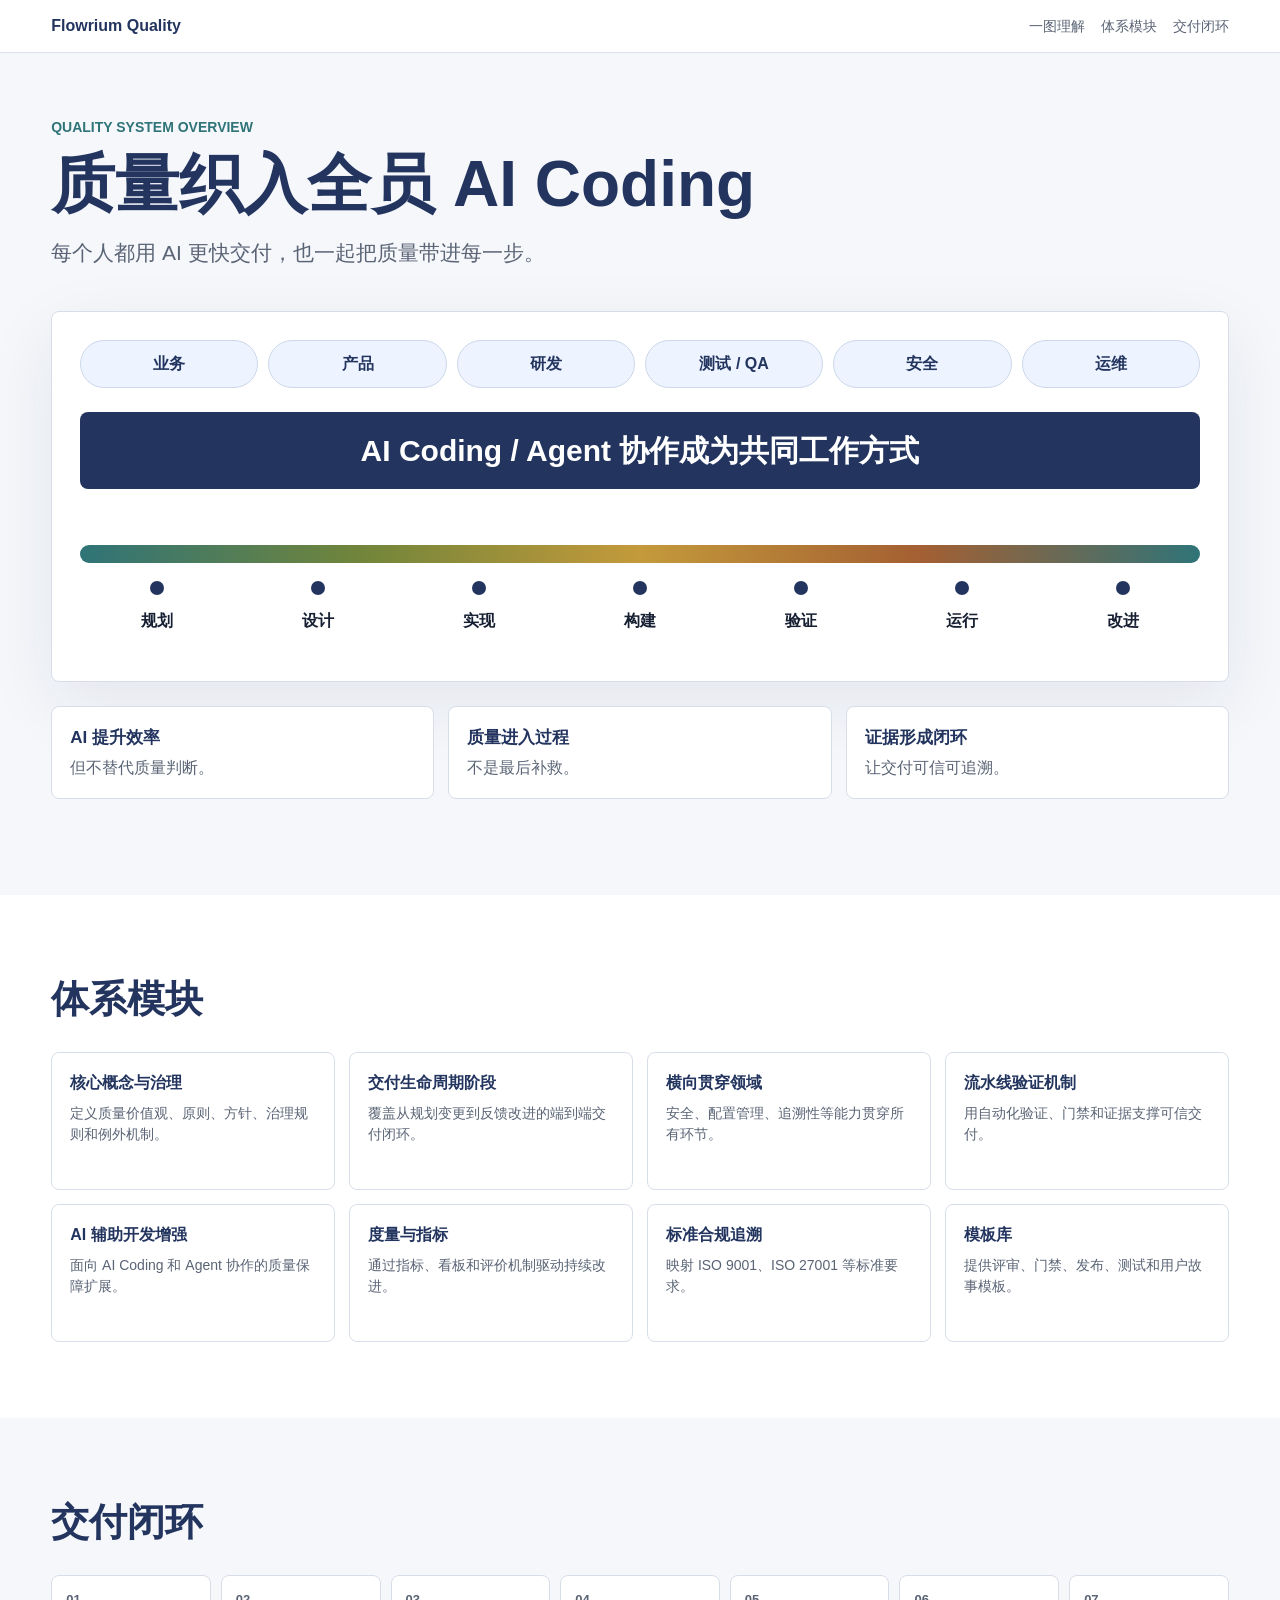
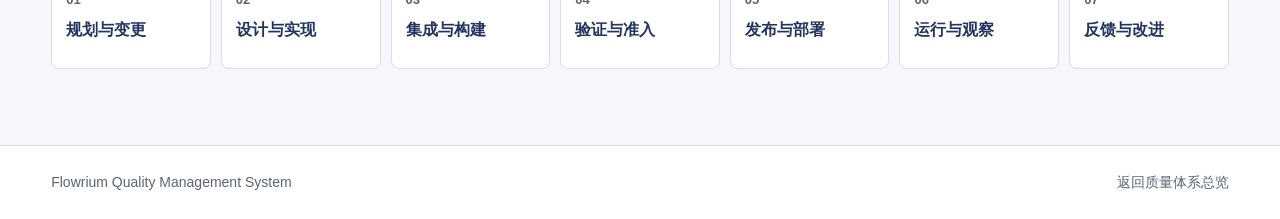
==== quality-system/00-overview/index.html @ 414d6030 "docs(quality-system): add visual overview and update related docs - add .superpowers/ to global giti" ====
<!doctype html>
<html lang="zh-CN">
<head>
  <meta charset="utf-8">
  <meta name="viewport" content="width=device-width, initial-scale=1">
  <title>质量织入全员 AI Coding | Flowrium Quality</title>
  <style>
    :root {
      --ink: #172033;
      --muted: #5a6475;
      --line: #d8dee9;
      --paper: #ffffff;
      --wash: #f5f7fb;
      --navy: #23355f;
      --teal: #2f7478;
      --green: #71853a;
      --rust: #a45f32;
      --gold: #c49a3b;
    }

    * {
      box-sizing: border-box;
    }

    body {
      margin: 0;
      color: var(--ink);
      background: var(--paper);
      font-family: -apple-system, BlinkMacSystemFont, "Segoe UI", "Microsoft YaHei", Arial, sans-serif;
      line-height: 1.5;
    }

    a {
      color: inherit;
      text-decoration: none;
    }

    .topbar {
      position: sticky;
      top: 0;
      z-index: 10;
      display: flex;
      align-items: center;
      justify-content: space-between;
      gap: 20px;
      padding: 14px clamp(20px, 4vw, 56px);
      border-bottom: 1px solid rgba(216, 222, 233, 0.9);
      background: rgba(255, 255, 255, 0.92);
      backdrop-filter: blur(14px);
    }

    .brand {
      font-weight: 800;
      color: var(--navy);
    }

    .nav {
      display: flex;
      flex-wrap: wrap;
      gap: 16px;
      color: var(--muted);
      font-size: 14px;
    }

    .nav a:hover {
      color: var(--navy);
    }

    .hero {
      min-height: calc(100vh - 58px);
      padding: clamp(28px, 5vw, 68px) clamp(20px, 4vw, 64px) 30px;
      background: var(--wash);
    }

    .hero-inner {
      max-width: 1180px;
      margin: 0 auto;
    }

    .hero-copy {
      max-width: 850px;
      margin-bottom: clamp(24px, 4vw, 42px);
    }

    .eyebrow {
      margin: 0 0 12px;
      color: var(--teal);
      font-size: 14px;
      font-weight: 800;
      letter-spacing: 0;
    }

    h1 {
      margin: 0;
      color: var(--navy);
      font-size: 64px;
      line-height: 1.08;
      letter-spacing: 0;
    }

    .lead {
      max-width: 760px;
      margin: 18px 0 0;
      color: var(--muted);
      font-size: 21px;
    }

    .overview {
      padding: clamp(18px, 3vw, 28px);
      border: 1px solid var(--line);
      border-radius: 8px;
      background: var(--paper);
      box-shadow: 0 22px 70px rgba(23, 32, 51, 0.08);
    }

    .roles {
      display: grid;
      grid-template-columns: repeat(6, minmax(0, 1fr));
      gap: 10px;
      margin-bottom: 24px;
    }

    .role {
      min-height: 48px;
      display: flex;
      align-items: center;
      justify-content: center;
      border: 1px solid #cdd8ea;
      border-radius: 999px;
      background: #edf3ff;
      color: var(--navy);
      font-weight: 800;
      text-align: center;
      white-space: nowrap;
    }

    .ai-band {
      display: flex;
      align-items: center;
      justify-content: center;
      min-height: 70px;
      padding: 16px;
      border-radius: 8px;
      background: var(--navy);
      color: #fff;
      font-size: 30px;
      font-weight: 900;
      text-align: center;
    }

    .thread {
      position: relative;
      margin: 34px 0 0;
      padding-top: 22px;
    }

    .thread-line {
      height: 18px;
      border-radius: 999px;
      background: linear-gradient(90deg, var(--teal), var(--green), var(--gold), var(--rust), var(--teal));
    }

    .stages {
      display: grid;
      grid-template-columns: repeat(7, minmax(0, 1fr));
      gap: 8px;
      margin-top: 18px;
    }

    .stage {
      position: relative;
      min-height: 72px;
      padding: 28px 6px 8px;
      color: var(--ink);
      text-align: center;
      font-weight: 800;
    }

    .stage::before {
      content: "";
      position: absolute;
      top: 0;
      left: 50%;
      width: 14px;
      height: 14px;
      transform: translateX(-50%);
      border-radius: 50%;
      background: var(--navy);
    }

    .principles {
      display: grid;
      grid-template-columns: repeat(3, minmax(0, 1fr));
      gap: 14px;
      max-width: 1180px;
      margin: 24px auto 0;
    }

    .principle {
      padding: 18px;
      border: 1px solid var(--line);
      border-radius: 8px;
      background: var(--paper);
    }

    .principle strong {
      display: block;
      margin-bottom: 6px;
      color: var(--navy);
      font-size: 17px;
    }

    .principle span {
      color: var(--muted);
    }

    .section {
      padding: clamp(42px, 6vw, 76px) clamp(20px, 4vw, 64px);
    }

    .section-inner {
      max-width: 1180px;
      margin: 0 auto;
    }

    h2 {
      margin: 0 0 18px;
      color: var(--navy);
      font-size: 38px;
      letter-spacing: 0;
    }

    .module-grid {
      display: grid;
      grid-template-columns: repeat(4, minmax(0, 1fr));
      gap: 14px;
      margin-top: 24px;
    }

    .module {
      min-height: 138px;
      padding: 18px;
      border: 1px solid var(--line);
      border-radius: 8px;
      background: var(--paper);
    }

    .module b {
      display: block;
      margin-bottom: 8px;
      color: var(--navy);
    }

    .module p {
      margin: 0;
      color: var(--muted);
      font-size: 14px;
    }

    .flow-section {
      background: var(--wash);
    }

    .flow {
      display: grid;
      grid-template-columns: repeat(7, minmax(0, 1fr));
      gap: 10px;
      margin-top: 24px;
    }

    .flow-step {
      min-height: 94px;
      padding: 14px;
      border: 1px solid var(--line);
      border-radius: 8px;
      background: var(--paper);
      color: var(--navy);
      font-weight: 800;
    }

    .flow-step span {
      display: block;
      margin-bottom: 8px;
      color: var(--muted);
      font-size: 13px;
      font-weight: 700;
    }

    .footer {
      padding: 26px clamp(20px, 4vw, 64px);
      border-top: 1px solid var(--line);
      color: var(--muted);
      font-size: 14px;
    }

    .footer-inner {
      max-width: 1180px;
      margin: 0 auto;
      display: flex;
      justify-content: space-between;
      gap: 20px;
    }

    @media (max-width: 980px) {
      .roles {
        grid-template-columns: repeat(3, minmax(0, 1fr));
      }

      .stages,
      .flow,
      .module-grid {
        grid-template-columns: repeat(2, minmax(0, 1fr));
      }

      .principles {
        grid-template-columns: 1fr;
      }
    }

    @media (max-width: 620px) {
      .topbar,
      .footer-inner {
        align-items: flex-start;
        flex-direction: column;
      }

      .roles,
      .stages,
      .flow,
      .module-grid {
        grid-template-columns: 1fr;
      }

      .role {
        white-space: normal;
      }

      h1 {
        font-size: 36px;
      }

      .lead {
        font-size: 17px;
      }

      .ai-band {
        font-size: 20px;
      }

      h2 {
        font-size: 28px;
      }
    }
  </style>
</head>
<body>
  <header class="topbar">
    <a class="brand" href="../README.md">Flowrium Quality</a>
    <nav class="nav" aria-label="质量体系导航">
      <a href="#overview">一图理解</a>
      <a href="#modules">体系模块</a>
      <a href="#flow">交付闭环</a>
    </nav>
  </header>

  <main>
    <section id="overview" class="hero">
      <div class="hero-inner">
        <div class="hero-copy">
          <p class="eyebrow">QUALITY SYSTEM OVERVIEW</p>
          <h1>质量织入全员 AI Coding</h1>
          <p class="lead">每个人都用 AI 更快交付，也一起把质量带进每一步。</p>
        </div>

        <div class="overview" aria-label="质量织入全员 AI Coding 总览图">
          <div class="roles">
            <div class="role">业务</div>
            <div class="role">产品</div>
            <div class="role">研发</div>
            <div class="role">测试 / QA</div>
            <div class="role">安全</div>
            <div class="role">运维</div>
          </div>

          <div class="ai-band">AI Coding / Agent 协作成为共同工作方式</div>

          <div class="thread" aria-label="质量贯穿交付全过程">
            <div class="thread-line"></div>
            <div class="stages">
              <div class="stage">规划</div>
              <div class="stage">设计</div>
              <div class="stage">实现</div>
              <div class="stage">构建</div>
              <div class="stage">验证</div>
              <div class="stage">运行</div>
              <div class="stage">改进</div>
            </div>
          </div>
        </div>

        <div class="principles">
          <div class="principle">
            <strong>AI 提升效率</strong>
            <span>但不替代质量判断。</span>
          </div>
          <div class="principle">
            <strong>质量进入过程</strong>
            <span>不是最后补救。</span>
          </div>
          <div class="principle">
            <strong>证据形成闭环</strong>
            <span>让交付可信可追溯。</span>
          </div>
        </div>
      </div>
    </section>

    <section id="modules" class="section">
      <div class="section-inner">
        <h2>体系模块</h2>
        <div class="module-grid">
          <a class="module" href="../01-concepts/">
            <b>核心概念与治理</b>
            <p>定义质量价值观、原则、方针、治理规则和例外机制。</p>
          </a>
          <a class="module" href="../02-delivery-stages/">
            <b>交付生命周期阶段</b>
            <p>覆盖从规划变更到反馈改进的端到端交付闭环。</p>
          </a>
          <a class="module" href="../03-cross-cutting/">
            <b>横向贯穿领域</b>
            <p>安全、配置管理、追溯性等能力贯穿所有环节。</p>
          </a>
          <a class="module" href="../04-pipeline-verification/">
            <b>流水线验证机制</b>
            <p>用自动化验证、门禁和证据支撑可信交付。</p>
          </a>
          <a class="module" href="../05-ai-coding-extension/">
            <b>AI 辅助开发增强</b>
            <p>面向 AI Coding 和 Agent 协作的质量保障扩展。</p>
          </a>
          <a class="module" href="../06-metrics-reserved/">
            <b>度量与指标</b>
            <p>通过指标、看板和评价机制驱动持续改进。</p>
          </a>
          <a class="module" href="../07-standard-traceability/">
            <b>标准合规追溯</b>
            <p>映射 ISO 9001、ISO 27001 等标准要求。</p>
          </a>
          <a class="module" href="../templates/">
            <b>模板库</b>
            <p>提供评审、门禁、发布、测试和用户故事模板。</p>
          </a>
        </div>
      </div>
    </section>

    <section id="flow" class="section flow-section">
      <div class="section-inner">
        <h2>交付闭环</h2>
        <div class="flow">
          <div class="flow-step"><span>01</span>规划与变更</div>
          <div class="flow-step"><span>02</span>设计与实现</div>
          <div class="flow-step"><span>03</span>集成与构建</div>
          <div class="flow-step"><span>04</span>验证与准入</div>
          <div class="flow-step"><span>05</span>发布与部署</div>
          <div class="flow-step"><span>06</span>运行与观察</div>
          <div class="flow-step"><span>07</span>反馈与改进</div>
        </div>
      </div>
    </section>
  </main>

  <footer class="footer">
    <div class="footer-inner">
      <span>Flowrium Quality Management System</span>
      <a href="../README.md">返回质量体系总览</a>
    </div>
  </footer>
</body>
</html>
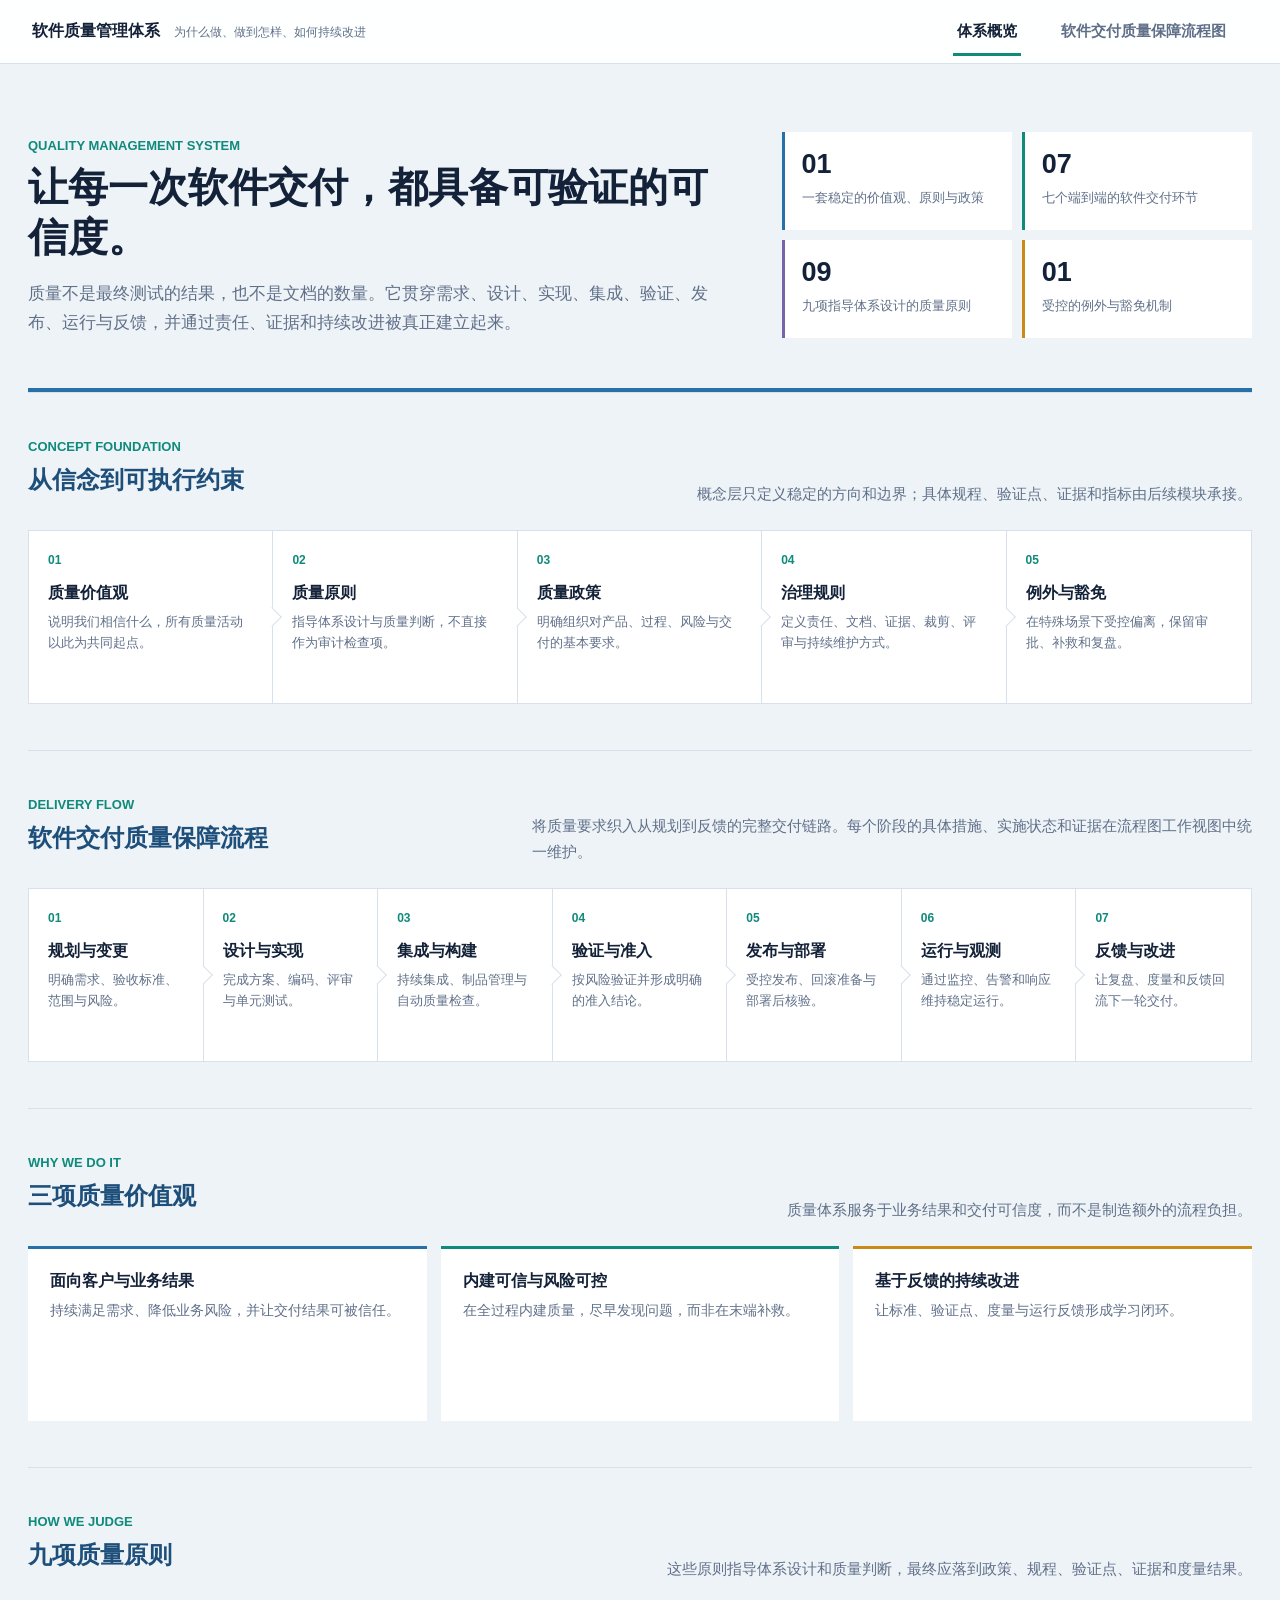
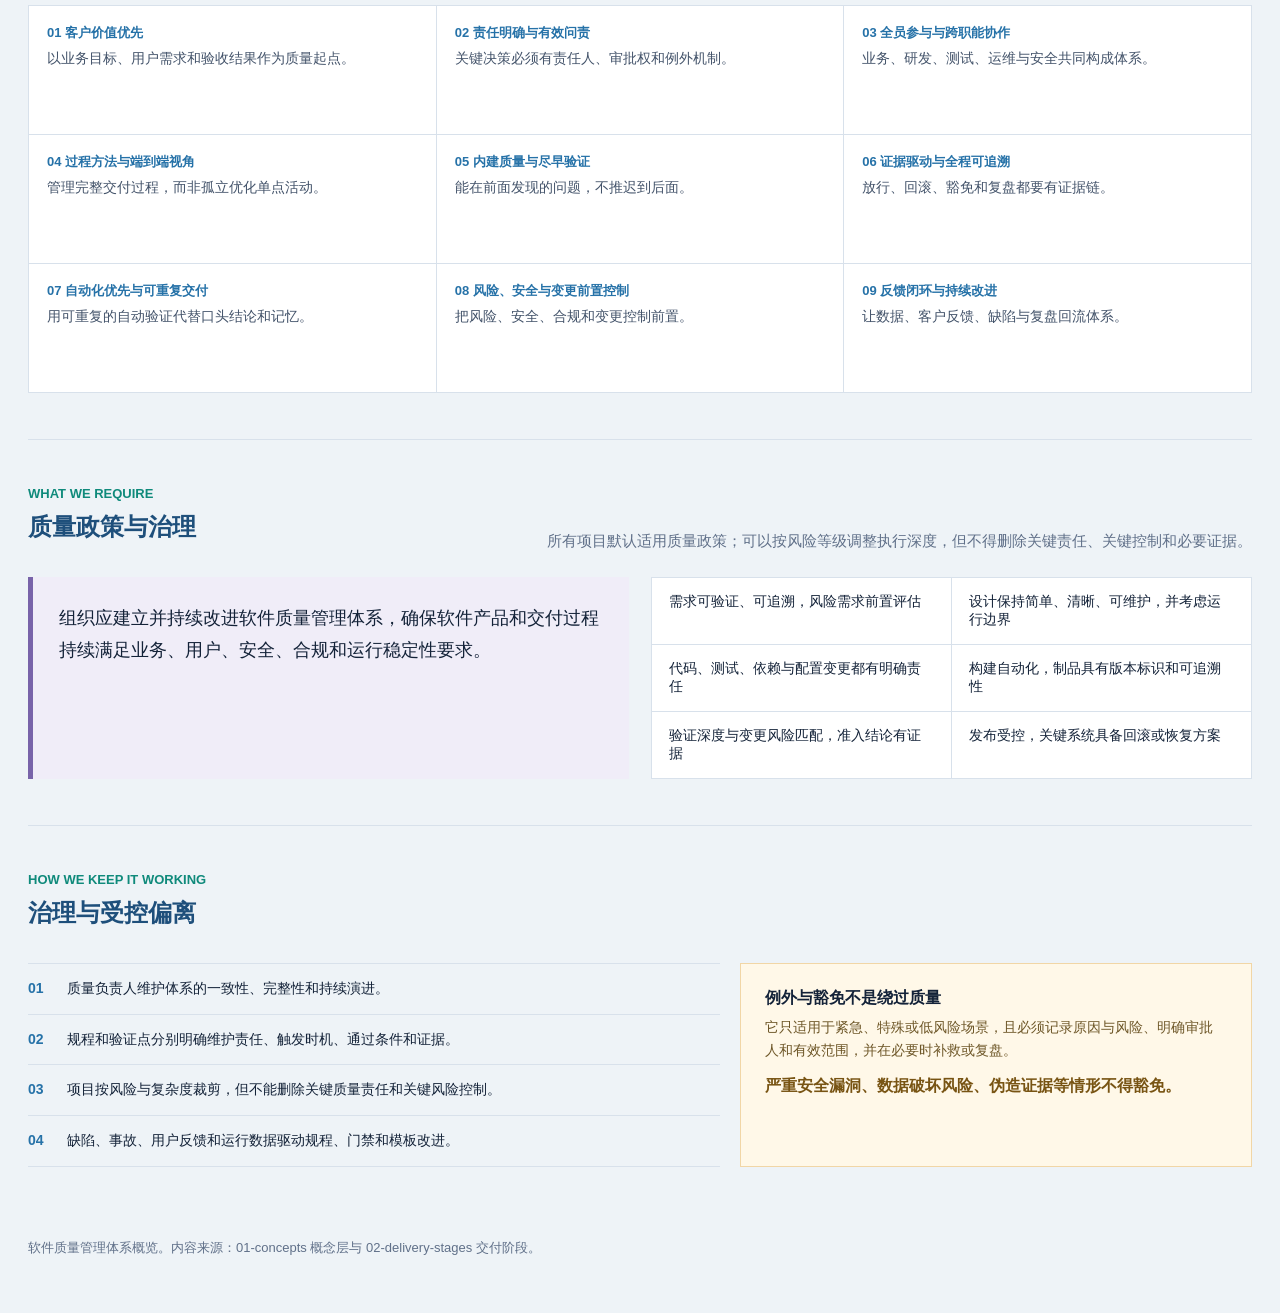
==== commit 69e026d4: "feat: add process image" ====
--- a/quality-system/00-overview/index.html
+++ b/quality-system/00-overview/index.html
@@ -3,479 +3,151 @@
 <head>
   <meta charset="utf-8">
   <meta name="viewport" content="width=device-width, initial-scale=1">
-  <title>质量织入全员 AI Coding | Flowrium Quality</title>
-  <style>
-    :root {
-      --ink: #172033;
-      --muted: #5a6475;
-      --line: #d8dee9;
-      --paper: #ffffff;
-      --wash: #f5f7fb;
-      --navy: #23355f;
-      --teal: #2f7478;
-      --green: #71853a;
-      --rust: #a45f32;
-      --gold: #c49a3b;
-    }
-
-    * {
-      box-sizing: border-box;
-    }
-
-    body {
-      margin: 0;
-      color: var(--ink);
-      background: var(--paper);
-      font-family: -apple-system, BlinkMacSystemFont, "Segoe UI", "Microsoft YaHei", Arial, sans-serif;
-      line-height: 1.5;
-    }
-
-    a {
-      color: inherit;
-      text-decoration: none;
-    }
-
-    .topbar {
-      position: sticky;
-      top: 0;
-      z-index: 10;
-      display: flex;
-      align-items: center;
-      justify-content: space-between;
-      gap: 20px;
-      padding: 14px clamp(20px, 4vw, 56px);
-      border-bottom: 1px solid rgba(216, 222, 233, 0.9);
-      background: rgba(255, 255, 255, 0.92);
-      backdrop-filter: blur(14px);
-    }
-
-    .brand {
-      font-weight: 800;
-      color: var(--navy);
-    }
-
-    .nav {
-      display: flex;
-      flex-wrap: wrap;
-      gap: 16px;
-      color: var(--muted);
-      font-size: 14px;
-    }
-
-    .nav a:hover {
-      color: var(--navy);
-    }
-
-    .hero {
-      min-height: calc(100vh - 58px);
-      padding: clamp(28px, 5vw, 68px) clamp(20px, 4vw, 64px) 30px;
-      background: var(--wash);
-    }
-
-    .hero-inner {
-      max-width: 1180px;
-      margin: 0 auto;
-    }
-
-    .hero-copy {
-      max-width: 850px;
-      margin-bottom: clamp(24px, 4vw, 42px);
-    }
-
-    .eyebrow {
-      margin: 0 0 12px;
-      color: var(--teal);
-      font-size: 14px;
-      font-weight: 800;
-      letter-spacing: 0;
-    }
-
-    h1 {
-      margin: 0;
-      color: var(--navy);
-      font-size: 64px;
-      line-height: 1.08;
-      letter-spacing: 0;
-    }
-
-    .lead {
-      max-width: 760px;
-      margin: 18px 0 0;
-      color: var(--muted);
-      font-size: 21px;
-    }
-
-    .overview {
-      padding: clamp(18px, 3vw, 28px);
-      border: 1px solid var(--line);
-      border-radius: 8px;
-      background: var(--paper);
-      box-shadow: 0 22px 70px rgba(23, 32, 51, 0.08);
-    }
-
-    .roles {
-      display: grid;
-      grid-template-columns: repeat(6, minmax(0, 1fr));
-      gap: 10px;
-      margin-bottom: 24px;
-    }
-
-    .role {
-      min-height: 48px;
-      display: flex;
-      align-items: center;
-      justify-content: center;
-      border: 1px solid #cdd8ea;
-      border-radius: 999px;
-      background: #edf3ff;
-      color: var(--navy);
-      font-weight: 800;
-      text-align: center;
-      white-space: nowrap;
-    }
-
-    .ai-band {
-      display: flex;
-      align-items: center;
-      justify-content: center;
-      min-height: 70px;
-      padding: 16px;
-      border-radius: 8px;
-      background: var(--navy);
-      color: #fff;
-      font-size: 30px;
-      font-weight: 900;
-      text-align: center;
-    }
-
-    .thread {
-      position: relative;
-      margin: 34px 0 0;
-      padding-top: 22px;
-    }
-
-    .thread-line {
-      height: 18px;
-      border-radius: 999px;
-      background: linear-gradient(90deg, var(--teal), var(--green), var(--gold), var(--rust), var(--teal));
-    }
-
-    .stages {
-      display: grid;
-      grid-template-columns: repeat(7, minmax(0, 1fr));
-      gap: 8px;
-      margin-top: 18px;
-    }
-
-    .stage {
-      position: relative;
-      min-height: 72px;
-      padding: 28px 6px 8px;
-      color: var(--ink);
-      text-align: center;
-      font-weight: 800;
-    }
-
-    .stage::before {
-      content: "";
-      position: absolute;
-      top: 0;
-      left: 50%;
-      width: 14px;
-      height: 14px;
-      transform: translateX(-50%);
-      border-radius: 50%;
-      background: var(--navy);
-    }
-
-    .principles {
-      display: grid;
-      grid-template-columns: repeat(3, minmax(0, 1fr));
-      gap: 14px;
-      max-width: 1180px;
-      margin: 24px auto 0;
-    }
-
-    .principle {
-      padding: 18px;
-      border: 1px solid var(--line);
-      border-radius: 8px;
-      background: var(--paper);
-    }
-
-    .principle strong {
-      display: block;
-      margin-bottom: 6px;
-      color: var(--navy);
-      font-size: 17px;
-    }
-
-    .principle span {
-      color: var(--muted);
-    }
-
-    .section {
-      padding: clamp(42px, 6vw, 76px) clamp(20px, 4vw, 64px);
-    }
-
-    .section-inner {
-      max-width: 1180px;
-      margin: 0 auto;
-    }
-
-    h2 {
-      margin: 0 0 18px;
-      color: var(--navy);
-      font-size: 38px;
-      letter-spacing: 0;
-    }
-
-    .module-grid {
-      display: grid;
-      grid-template-columns: repeat(4, minmax(0, 1fr));
-      gap: 14px;
-      margin-top: 24px;
-    }
-
-    .module {
-      min-height: 138px;
-      padding: 18px;
-      border: 1px solid var(--line);
-      border-radius: 8px;
-      background: var(--paper);
-    }
-
-    .module b {
-      display: block;
-      margin-bottom: 8px;
-      color: var(--navy);
-    }
-
-    .module p {
-      margin: 0;
-      color: var(--muted);
-      font-size: 14px;
-    }
-
-    .flow-section {
-      background: var(--wash);
-    }
-
-    .flow {
-      display: grid;
-      grid-template-columns: repeat(7, minmax(0, 1fr));
-      gap: 10px;
-      margin-top: 24px;
-    }
-
-    .flow-step {
-      min-height: 94px;
-      padding: 14px;
-      border: 1px solid var(--line);
-      border-radius: 8px;
-      background: var(--paper);
-      color: var(--navy);
-      font-weight: 800;
-    }
-
-    .flow-step span {
-      display: block;
-      margin-bottom: 8px;
-      color: var(--muted);
-      font-size: 13px;
-      font-weight: 700;
-    }
-
-    .footer {
-      padding: 26px clamp(20px, 4vw, 64px);
-      border-top: 1px solid var(--line);
-      color: var(--muted);
-      font-size: 14px;
-    }
-
-    .footer-inner {
-      max-width: 1180px;
-      margin: 0 auto;
-      display: flex;
-      justify-content: space-between;
-      gap: 20px;
-    }
-
-    @media (max-width: 980px) {
-      .roles {
-        grid-template-columns: repeat(3, minmax(0, 1fr));
-      }
-
-      .stages,
-      .flow,
-      .module-grid {
-        grid-template-columns: repeat(2, minmax(0, 1fr));
-      }
-
-      .principles {
-        grid-template-columns: 1fr;
-      }
-    }
-
-    @media (max-width: 620px) {
-      .topbar,
-      .footer-inner {
-        align-items: flex-start;
-        flex-direction: column;
-      }
-
-      .roles,
-      .stages,
-      .flow,
-      .module-grid {
-        grid-template-columns: 1fr;
-      }
-
-      .role {
-        white-space: normal;
-      }
-
-      h1 {
-        font-size: 36px;
-      }
-
-      .lead {
-        font-size: 17px;
-      }
-
-      .ai-band {
-        font-size: 20px;
-      }
-
-      h2 {
-        font-size: 28px;
-      }
-    }
-  </style>
+  <meta name="description" content="软件质量管理体系概览">
+  <title>软件质量管理体系</title>
+  <link rel="stylesheet" href="quality-system-site.css">
 </head>
-<body>
-  <header class="topbar">
-    <a class="brand" href="../README.md">Flowrium Quality</a>
-    <nav class="nav" aria-label="质量体系导航">
-      <a href="#overview">一图理解</a>
-      <a href="#modules">体系模块</a>
-      <a href="#flow">交付闭环</a>
-    </nav>
+<body data-style="governance">
+  <header class="site-header">
+    <div class="brand">软件质量管理体系 <span>为什么做、做到怎样、如何持续改进</span></div>
+    <div class="header-tools">
+      <div class="main-tabs" role="tablist" aria-label="质量体系内容视图">
+        <button id="overview-tab" type="button" role="tab" aria-selected="true" aria-controls="overview-content" data-tab="overview">体系概览</button>
+        <button id="flow-tab" type="button" role="tab" aria-selected="false" aria-controls="flow-content" data-tab="flow">软件交付质量保障流程图</button>
+      </div>
+    </div>
   </header>
 
-  <main>
-    <section id="overview" class="hero">
-      <div class="hero-inner">
-        <div class="hero-copy">
-          <p class="eyebrow">QUALITY SYSTEM OVERVIEW</p>
-          <h1>质量织入全员 AI Coding</h1>
-          <p class="lead">每个人都用 AI 更快交付，也一起把质量带进每一步。</p>
-        </div>
-
-        <div class="overview" aria-label="质量织入全员 AI Coding 总览图">
-          <div class="roles">
-            <div class="role">业务</div>
-            <div class="role">产品</div>
-            <div class="role">研发</div>
-            <div class="role">测试 / QA</div>
-            <div class="role">安全</div>
-            <div class="role">运维</div>
-          </div>
-
-          <div class="ai-band">AI Coding / Agent 协作成为共同工作方式</div>
-
-          <div class="thread" aria-label="质量贯穿交付全过程">
-            <div class="thread-line"></div>
-            <div class="stages">
-              <div class="stage">规划</div>
-              <div class="stage">设计</div>
-              <div class="stage">实现</div>
-              <div class="stage">构建</div>
-              <div class="stage">验证</div>
-              <div class="stage">运行</div>
-              <div class="stage">改进</div>
-            </div>
-          </div>
-        </div>
-
-        <div class="principles">
-          <div class="principle">
-            <strong>AI 提升效率</strong>
-            <span>但不替代质量判断。</span>
-          </div>
-          <div class="principle">
-            <strong>质量进入过程</strong>
-            <span>不是最后补救。</span>
-          </div>
-          <div class="principle">
-            <strong>证据形成闭环</strong>
-            <span>让交付可信可追溯。</span>
-          </div>
-        </div>
+  <main class="page">
+    <section class="hero" aria-labelledby="page-title">
+      <div>
+        <p class="eyebrow">QUALITY MANAGEMENT SYSTEM</p>
+        <h1 id="page-title">让每一次软件交付，都具备可验证的可信度。</h1>
+        <p class="lead">质量不是最终测试的结果，也不是文档的数量。它贯穿需求、设计、实现、集成、验证、发布、运行与反馈，并通过责任、证据和持续改进被真正建立起来。</p>
+      </div>
+      <div class="hero-summary" aria-label="体系结构概览">
+        <div class="hero-stat" style="--stat: var(--blue)"><strong>01</strong><span>一套稳定的价值观、原则与政策</span></div>
+        <div class="hero-stat" style="--stat: var(--teal)"><strong>07</strong><span>七个端到端的软件交付环节</span></div>
+        <div class="hero-stat" style="--stat: var(--purple)"><strong>09</strong><span>九项指导体系设计的质量原则</span></div>
+        <div class="hero-stat" style="--stat: var(--amber)"><strong>01</strong><span>受控的例外与豁免机制</span></div>
       </div>
     </section>
 
-    <section id="modules" class="section">
-      <div class="section-inner">
-        <h2>体系模块</h2>
-        <div class="module-grid">
-          <a class="module" href="../01-concepts/">
-            <b>核心概念与治理</b>
-            <p>定义质量价值观、原则、方针、治理规则和例外机制。</p>
-          </a>
-          <a class="module" href="../02-delivery-stages/">
-            <b>交付生命周期阶段</b>
-            <p>覆盖从规划变更到反馈改进的端到端交付闭环。</p>
-          </a>
-          <a class="module" href="../03-cross-cutting/">
-            <b>横向贯穿领域</b>
-            <p>安全、配置管理、追溯性等能力贯穿所有环节。</p>
-          </a>
-          <a class="module" href="../04-pipeline-verification/">
-            <b>流水线验证机制</b>
-            <p>用自动化验证、门禁和证据支撑可信交付。</p>
-          </a>
-          <a class="module" href="../05-ai-coding-extension/">
-            <b>AI 辅助开发增强</b>
-            <p>面向 AI Coding 和 Agent 协作的质量保障扩展。</p>
-          </a>
-          <a class="module" href="../06-metrics-reserved/">
-            <b>度量与指标</b>
-            <p>通过指标、看板和评价机制驱动持续改进。</p>
-          </a>
-          <a class="module" href="../07-standard-traceability/">
-            <b>标准合规追溯</b>
-            <p>映射 ISO 9001、ISO 27001 等标准要求。</p>
-          </a>
-          <a class="module" href="../templates/">
-            <b>模板库</b>
-            <p>提供评审、门禁、发布、测试和用户故事模板。</p>
-          </a>
-        </div>
+    <section id="overview-content" class="section tab-panel" role="tabpanel" aria-labelledby="overview-tab concept-title" data-tab-panel="overview">
+      <div class="section-heading">
+        <div><p class="eyebrow">CONCEPT FOUNDATION</p><h2 id="concept-title">从信念到可执行约束</h2></div>
+        <p class="section-copy">概念层只定义稳定的方向和边界；具体规程、验证点、证据和指标由后续模块承接。</p>
+      </div>
+      <div class="concept-chain">
+        <article class="concept-step"><span class="number">01</span><h3>质量价值观</h3><p>说明我们相信什么，所有质量活动以此为共同起点。</p></article>
+        <article class="concept-step"><span class="number">02</span><h3>质量原则</h3><p>指导体系设计与质量判断，不直接作为审计检查项。</p></article>
+        <article class="concept-step"><span class="number">03</span><h3>质量政策</h3><p>明确组织对产品、过程、风险与交付的基本要求。</p></article>
+        <article class="concept-step"><span class="number">04</span><h3>治理规则</h3><p>定义责任、文档、证据、裁剪、评审与持续维护方式。</p></article>
+        <article class="concept-step"><span class="number">05</span><h3>例外与豁免</h3><p>在特殊场景下受控偏离，保留审批、补救和复盘。</p></article>
       </div>
     </section>
 
-    <section id="flow" class="section flow-section">
-      <div class="section-inner">
-        <h2>交付闭环</h2>
-        <div class="flow">
-          <div class="flow-step"><span>01</span>规划与变更</div>
-          <div class="flow-step"><span>02</span>设计与实现</div>
-          <div class="flow-step"><span>03</span>集成与构建</div>
-          <div class="flow-step"><span>04</span>验证与准入</div>
-          <div class="flow-step"><span>05</span>发布与部署</div>
-          <div class="flow-step"><span>06</span>运行与观察</div>
-          <div class="flow-step"><span>07</span>反馈与改进</div>
-        </div>
+    <section class="section tab-panel" data-tab-panel="overview" aria-labelledby="delivery-title">
+      <div class="section-heading">
+        <div><p class="eyebrow">DELIVERY FLOW</p><h2 id="delivery-title">软件交付质量保障流程</h2></div>
+        <p class="section-copy">将质量要求织入从规划到反馈的完整交付链路。每个阶段的具体措施、实施状态和证据在流程图工作视图中统一维护。</p>
+      </div>
+      <div class="concept-chain delivery-chain">
+        <article class="concept-step"><span class="number">01</span><h3>规划与变更</h3><p>明确需求、验收标准、范围与风险。</p></article>
+        <article class="concept-step"><span class="number">02</span><h3>设计与实现</h3><p>完成方案、编码、评审与单元测试。</p></article>
+        <article class="concept-step"><span class="number">03</span><h3>集成与构建</h3><p>持续集成、制品管理与自动质量检查。</p></article>
+        <article class="concept-step"><span class="number">04</span><h3>验证与准入</h3><p>按风险验证并形成明确的准入结论。</p></article>
+        <article class="concept-step"><span class="number">05</span><h3>发布与部署</h3><p>受控发布、回滚准备与部署后核验。</p></article>
+        <article class="concept-step"><span class="number">06</span><h3>运行与观测</h3><p>通过监控、告警和响应维持稳定运行。</p></article>
+        <article class="concept-step"><span class="number">07</span><h3>反馈与改进</h3><p>让复盘、度量和反馈回流下一轮交付。</p></article>
       </div>
     </section>
+
+    <section class="section tab-panel" data-tab-panel="overview" aria-labelledby="value-title">
+      <div class="section-heading">
+        <div><p class="eyebrow">WHY WE DO IT</p><h2 id="value-title">三项质量价值观</h2></div>
+        <p class="section-copy">质量体系服务于业务结果和交付可信度，而不是制造额外的流程负担。</p>
+      </div>
+      <div class="value-grid">
+        <article class="value-item" style="--accent: var(--blue)"><h3>面向客户与业务结果</h3><p>持续满足需求、降低业务风险，并让交付结果可被信任。</p></article>
+        <article class="value-item" style="--accent: var(--teal)"><h3>内建可信与风险可控</h3><p>在全过程内建质量，尽早发现问题，而非在末端补救。</p></article>
+        <article class="value-item" style="--accent: var(--amber)"><h3>基于反馈的持续改进</h3><p>让标准、验证点、度量与运行反馈形成学习闭环。</p></article>
+      </div>
+    </section>
+
+    <section id="flow-content" class="section section--flow tab-panel" role="tabpanel" aria-labelledby="flow-tab" data-tab-panel="flow" hidden>
+      <div class="section-heading">
+        <div><p class="eyebrow">HOW WE DELIVER</p><h2 id="flow-title">软件交付质量保障流程</h2></div>
+        <p class="section-copy">流程节点表达交付主线；外围措施表达每个阶段应建立的质量能力。当前所有措施均处于“未实现”初始状态，待逐项评估和建设。</p>
+      </div>
+      <div class="flow-note"><span class="status-dot"></span>灰色表示未实现。点击流程图中的措施，可查看质量要求和应保留的证据。</div>
+      <div class="flow-native"><quality-flow></quality-flow></div>
+    </section>
+
+    <section class="section tab-panel" data-tab-panel="overview" aria-labelledby="principle-title">
+      <div class="section-heading">
+        <div><p class="eyebrow">HOW WE JUDGE</p><h2 id="principle-title">九项质量原则</h2></div>
+        <p class="section-copy">这些原则指导体系设计和质量判断，最终应落到政策、规程、验证点、证据和度量结果。</p>
+      </div>
+      <div class="principle-grid">
+        <div class="principle"><b>01 客户价值优先</b><span>以业务目标、用户需求和验收结果作为质量起点。</span></div>
+        <div class="principle"><b>02 责任明确与有效问责</b><span>关键决策必须有责任人、审批权和例外机制。</span></div>
+        <div class="principle"><b>03 全员参与与跨职能协作</b><span>业务、研发、测试、运维与安全共同构成体系。</span></div>
+        <div class="principle"><b>04 过程方法与端到端视角</b><span>管理完整交付过程，而非孤立优化单点活动。</span></div>
+        <div class="principle"><b>05 内建质量与尽早验证</b><span>能在前面发现的问题，不推迟到后面。</span></div>
+        <div class="principle"><b>06 证据驱动与全程可追溯</b><span>放行、回滚、豁免和复盘都要有证据链。</span></div>
+        <div class="principle"><b>07 自动化优先与可重复交付</b><span>用可重复的自动验证代替口头结论和记忆。</span></div>
+        <div class="principle"><b>08 风险、安全与变更前置控制</b><span>把风险、安全、合规和变更控制前置。</span></div>
+        <div class="principle"><b>09 反馈闭环与持续改进</b><span>让数据、客户反馈、缺陷与复盘回流体系。</span></div>
+      </div>
+    </section>
+
+    <section class="section tab-panel" data-tab-panel="overview" aria-labelledby="policy-title">
+      <div class="section-heading">
+        <div><p class="eyebrow">WHAT WE REQUIRE</p><h2 id="policy-title">质量政策与治理</h2></div>
+        <p class="section-copy">所有项目默认适用质量政策；可以按风险等级调整执行深度，但不得删除关键责任、关键控制和必要证据。</p>
+      </div>
+      <div class="policy-layout">
+        <div class="policy-statement">组织应建立并持续改进软件质量管理体系，确保软件产品和交付过程持续满足业务、用户、安全、合规和运行稳定性要求。</div>
+        <ul class="policy-list">
+          <li>需求可验证、可追溯，风险需求前置评估</li><li>设计保持简单、清晰、可维护，并考虑运行边界</li>
+          <li>代码、测试、依赖与配置变更都有明确责任</li><li>构建自动化，制品具有版本标识和可追溯性</li>
+          <li>验证深度与变更风险匹配，准入结论有证据</li><li>发布受控，关键系统具备回滚或恢复方案</li>
+        </ul>
+      </div>
+    </section>
+
+    <section class="section tab-panel" data-tab-panel="overview" aria-labelledby="governance-title">
+      <div class="section-heading"><div><p class="eyebrow">HOW WE KEEP IT WORKING</p><h2 id="governance-title">治理与受控偏离</h2></div></div>
+      <div class="governance-grid">
+        <ol class="governance-list">
+          <li><b>01</b><span>质量负责人维护体系的一致性、完整性和持续演进。</span></li>
+          <li><b>02</b><span>规程和验证点分别明确维护责任、触发时机、通过条件和证据。</span></li>
+          <li><b>03</b><span>项目按风险与复杂度裁剪，但不能删除关键质量责任和关键风险控制。</span></li>
+          <li><b>04</b><span>缺陷、事故、用户反馈和运行数据驱动规程、门禁和模板改进。</span></li>
+        </ol>
+        <aside class="exception"><h3>例外与豁免不是绕过质量</h3><p>它只适用于紧急、特殊或低风险场景，且必须记录原因与风险、明确审批人和有效范围，并在必要时补救或复盘。</p><strong>严重安全漏洞、数据破坏风险、伪造证据等情形不得豁免。</strong></aside>
+      </div>
+    </section>
+
+    <footer class="footer">软件质量管理体系概览。内容来源：01-concepts 概念层与 02-delivery-stages 交付阶段。</footer>
   </main>
 
-  <footer class="footer">
-    <div class="footer-inner">
-      <span>Flowrium Quality Management System</span>
-      <a href="../README.md">返回质量体系总览</a>
-    </div>
-  </footer>
+  <script src="quality-flow-component.js"></script>
+  <script>
+    const body = document.body;
+
+    const tabs = document.querySelectorAll('[data-tab]');
+    const panels = document.querySelectorAll('[data-tab-panel]');
+    function setTab(selected) {
+      tabs.forEach((item) => item.setAttribute('aria-selected', String(item.dataset.tab === selected)));
+      panels.forEach((panel) => { panel.hidden = panel.dataset.tabPanel !== selected; });
+      body.classList.toggle('flow-active', selected === 'flow');
+      if (selected === 'flow') document.querySelector('quality-flow')?.refresh();
+    }
+
+    tabs.forEach((tab) => tab.addEventListener('click', () => setTab(tab.dataset.tab)));
+    setTab('overview');
+  </script>
 </body>
 </html>
--- a/quality-system/00-overview/quality-system-site.css
+++ b/quality-system/00-overview/quality-system-site.css
@@ -0,0 +1,206 @@
+:root {
+  --ink: #132238;
+  --muted: #607089;
+  --line: #d8e1eb;
+  --canvas: #f4f7fa;
+  --surface: #ffffff;
+  --blue: #2672a8;
+  --teal: #0f8a7b;
+  --green: #318459;
+  --amber: #c98b16;
+  --red: #c64a4a;
+  --purple: #7863a9;
+  --max: 1320px;
+}
+
+* { box-sizing: border-box; }
+
+html { scroll-behavior: smooth; }
+
+body {
+  margin: 0;
+  min-width: 320px;
+  background: var(--canvas);
+  color: var(--ink);
+  font-family: "Microsoft YaHei", "Noto Sans CJK SC", Arial, sans-serif;
+}
+
+button { font: inherit; }
+
+.site-header {
+  position: sticky;
+  top: 0;
+  z-index: 10;
+  display: flex;
+  align-items: center;
+  justify-content: space-between;
+  min-height: 64px;
+  padding: 0 32px;
+  border-bottom: 1px solid var(--line);
+  background: rgba(255, 255, 255, .94);
+  backdrop-filter: blur(12px);
+}
+
+.brand { font-size: 16px; font-weight: 700; }
+.brand span { margin-left: 10px; color: var(--muted); font-size: 12px; font-weight: 500; }
+
+.header-tools { display: flex; align-items: center; gap: 18px; }
+
+.style-switcher { display: flex; gap: 4px; padding: 4px; background: #eef2f6; }
+
+.style-switcher button {
+  min-height: 32px;
+  padding: 0 11px;
+  border: 0;
+  background: transparent;
+  color: var(--muted);
+  cursor: pointer;
+  font-size: 13px;
+}
+
+.style-switcher button[aria-pressed="true"] { background: #fff; color: var(--ink); box-shadow: 0 1px 2px rgba(20, 38, 62, .13); }
+
+.page { max-width: var(--max); margin: 0 auto; padding: 34px 28px 56px; }
+
+.eyebrow { margin: 0 0 10px; color: var(--teal); font-size: 13px; font-weight: 700; }
+
+h1, h2, h3, p { margin-top: 0; }
+h1 { max-width: 780px; margin-bottom: 16px; font-size: 40px; line-height: 1.24; letter-spacing: 0; }
+h2 { margin-bottom: 10px; font-size: 24px; letter-spacing: 0; }
+h3 { margin-bottom: 7px; font-size: 16px; }
+
+.lead { max-width: 700px; margin-bottom: 0; color: var(--muted); font-size: 17px; line-height: 1.75; }
+.section-copy { max-width: 720px; color: var(--muted); font-size: 15px; line-height: 1.7; }
+
+.hero { display: grid; grid-template-columns: 1.2fr .8fr; gap: 48px; align-items: end; padding: 34px 0 50px; }
+
+.main-tabs {
+  display: flex;
+  gap: 0;
+}
+
+.main-tabs button {
+  position: relative;
+  min-height: 48px;
+  padding: 0 22px;
+  border: 0;
+  background: transparent;
+  color: var(--muted);
+  cursor: pointer;
+  font-size: 15px;
+  font-weight: 700;
+}
+
+.main-tabs button[aria-selected="true"] { color: var(--ink); }
+.main-tabs button[aria-selected="true"]::after { position: absolute; right: 18px; bottom: 0; left: 18px; height: 3px; background: var(--teal); content: ""; }
+.tab-panel[hidden] { display: none; }
+
+.hero-summary { display: grid; grid-template-columns: repeat(2, minmax(0, 1fr)); gap: 10px; }
+.hero-stat { min-height: 98px; padding: 17px; border-left: 3px solid var(--stat); background: var(--surface); }
+.hero-stat strong { display: block; margin-bottom: 8px; font-size: 27px; }
+.hero-stat span { color: var(--muted); font-size: 13px; line-height: 1.4; }
+
+.section { padding: 46px 0; border-top: 1px solid var(--line); }
+.section-heading { display: flex; align-items: end; justify-content: space-between; gap: 28px; margin-bottom: 24px; }
+.section-heading .section-copy { margin-bottom: 0; }
+
+.concept-chain { display: grid; grid-template-columns: repeat(5, 1fr); border: 1px solid var(--line); background: var(--surface); }
+.delivery-chain { grid-template-columns: repeat(7, 1fr); }
+.concept-step { position: relative; min-height: 172px; padding: 22px 19px; border-right: 1px solid var(--line); }
+.concept-step:last-child { border-right: 0; }
+.concept-step:not(:last-child)::after { position: absolute; right: -7px; top: 50%; z-index: 1; width: 13px; height: 13px; transform: translateY(-50%) rotate(45deg); border-top: 1px solid var(--line); border-right: 1px solid var(--line); background: #fff; content: ""; }
+.concept-step .number { display: block; margin-bottom: 16px; color: var(--teal); font-size: 12px; font-weight: 700; }
+.concept-step p { margin: 0; color: var(--muted); font-size: 13px; line-height: 1.62; }
+
+.value-grid { display: grid; grid-template-columns: repeat(3, 1fr); gap: 14px; }
+.value-item { min-height: 175px; padding: 22px; border-top: 3px solid var(--accent); background: var(--surface); }
+.value-item p { margin: 0; color: var(--muted); font-size: 14px; line-height: 1.7; }
+
+.principle-grid { display: grid; grid-template-columns: repeat(3, 1fr); gap: 1px; border: 1px solid var(--line); background: var(--line); }
+.principle { min-height: 128px; padding: 18px; background: var(--surface); }
+.principle b { display: block; margin-bottom: 6px; color: var(--blue); font-size: 13px; }
+.principle span { color: #43536a; font-size: 14px; line-height: 1.55; }
+
+.policy-layout { display: grid; grid-template-columns: 1fr 1fr; gap: 22px; }
+.policy-statement { padding: 26px; border-left: 5px solid var(--purple); background: #f0edf8; font-size: 18px; line-height: 1.75; }
+.policy-list { display: grid; grid-template-columns: repeat(2, 1fr); gap: 1px; margin: 0; padding: 0; list-style: none; border: 1px solid var(--line); background: var(--line); }
+.policy-list li { padding: 15px 17px; background: #fff; font-size: 14px; }
+
+.flow-note { display: flex; align-items: center; gap: 12px; margin-bottom: 15px; color: var(--muted); font-size: 14px; }
+.status-dot { width: 9px; height: 9px; border-radius: 50%; background: #9aa7b8; flex: none; }
+.flow-native { border: 1px solid var(--line); background: #fff; }
+.flow-native quality-flow { display: block; }
+
+.governance-grid { display: grid; grid-template-columns: 1.15fr .85fr; gap: 20px; }
+.governance-list { margin: 0; padding: 0; list-style: none; border-top: 1px solid var(--line); }
+.governance-list li { display: grid; grid-template-columns: 30px 1fr; gap: 9px; padding: 14px 0; border-bottom: 1px solid var(--line); font-size: 14px; line-height: 1.55; }
+.governance-list b { color: var(--blue); }
+.exception { padding: 24px; border: 1px solid #f1d6a6; background: #fff8e8; }
+.exception p { margin-bottom: 14px; color: #6e5728; font-size: 14px; line-height: 1.65; }
+.exception strong { color: #785413; }
+
+.footer { padding: 26px 0 0; color: var(--muted); font-size: 13px; }
+
+/* Style A: governance dashboard */
+body[data-style="governance"] { --canvas: #eef3f7; }
+body[data-style="governance"] .hero { border-bottom: 4px solid var(--blue); }
+body[data-style="governance"] .section-heading h2 { color: #1e4f7b; }
+
+/* Style B: concept narrative */
+body[data-style="narrative"] { --canvas: #fcfcfa; --surface: #fff; }
+body[data-style="narrative"] .site-header { border-bottom-color: #e8e5da; }
+body[data-style="narrative"] .page { max-width: 1160px; }
+body[data-style="narrative"] .hero { display: block; padding: 68px 0 68px; border-bottom: 1px solid #dedbd0; }
+body[data-style="narrative"] h1 { max-width: 880px; font-size: 49px; }
+body[data-style="narrative"] .hero-summary { width: 100%; max-width: none; margin-top: 42px; grid-template-columns: repeat(4, 1fr); gap: 0; border: 1px solid #dedbd0; }
+body[data-style="narrative"] .hero-stat { min-height: 108px; border: 0; border-right: 1px solid #dedbd0; background: transparent; }
+body[data-style="narrative"] .hero-stat:last-child { border-right: 0; }
+body[data-style="narrative"] .section { padding: 65px 0; border-top: 0; }
+body[data-style="narrative"] .section:nth-of-type(even) { border-top: 1px solid #e6e3d9; border-bottom: 1px solid #e6e3d9; }
+body[data-style="narrative"] .concept-chain { border: 0; background: transparent; }
+body[data-style="narrative"] .concept-step { min-height: 200px; padding: 24px 18px; border-right: 0; border-top: 2px solid var(--teal); background: transparent; }
+body[data-style="narrative"] .concept-step:not(:last-child)::after { display: none; }
+body[data-style="narrative"] .value-item { background: #f5f7f4; }
+body[data-style="narrative"] .flow-native { border: 0; }
+
+/* Style C: delivery map */
+body[data-style="map"] { --canvas: #edf5f3; }
+body[data-style="map"] .site-header { background: rgba(237, 245, 243, .94); }
+body[data-style="map"] .hero { grid-template-columns: .9fr 1.1fr; padding: 46px 0; }
+body[data-style="map"] h1 { font-size: 36px; }
+body[data-style="map"] .hero-summary { grid-template-columns: repeat(4, 1fr); }
+body[data-style="map"] .hero-stat { min-height: 84px; padding: 13px; background: rgba(255,255,255,.72); }
+body[data-style="map"] .hero-stat strong { font-size: 22px; }
+body[data-style="map"] .section { padding: 38px 0; }
+body[data-style="map"] .section--flow { padding-top: 28px; border-top: 0; }
+body[data-style="map"] .section--flow .section-heading { margin-bottom: 14px; }
+body[data-style="map"] .flow-native { border: 2px solid #b9d7d0; box-shadow: 0 8px 20px rgba(19, 91, 82, .10); }
+body[data-style="map"] .concept-chain { grid-template-columns: repeat(5, 1fr); background: transparent; border: 0; gap: 10px; }
+body[data-style="map"] .delivery-chain { grid-template-columns: repeat(7, 1fr); }
+body[data-style="map"] .concept-step { min-height: 145px; border: 1px solid #cbe0db; border-top: 4px solid var(--teal); background: rgba(255,255,255,.75); }
+body[data-style="map"] .concept-step:not(:last-child)::after { display: none; }
+body[data-style="map"] .value-grid { grid-template-columns: 1fr 1fr 1fr; }
+body[data-style="map"] .principle-grid { grid-template-columns: repeat(3, 1fr); }
+
+body.flow-active .hero { display: none; }
+body.flow-active .page { max-width: none; padding: 0; }
+body.flow-active .section--flow { padding: 20px 0 0; border-top: 0; }
+body.flow-active .section--flow .section-heading,
+body.flow-active .section--flow .flow-note { max-width: var(--max); margin-right: auto; margin-left: auto; padding-right: 28px; padding-left: 28px; }
+body.flow-active .flow-native { border-right: 0; border-left: 0; }
+
+@media (max-width: 900px) {
+  .site-header { align-items: flex-start; flex-direction: column; padding: 14px 16px; gap: 10px; }
+  .header-tools { width: 100%; align-items: stretch; flex-direction: column; gap: 8px; }
+  .page { padding: 25px 16px 40px; }
+  .hero, .policy-layout, .governance-grid { grid-template-columns: 1fr; gap: 22px; }
+  h1, body[data-style="narrative"] h1 { font-size: 32px; }
+  .hero-summary, body[data-style="narrative"] .hero-summary, body[data-style="map"] .hero-summary { grid-template-columns: repeat(2, 1fr); }
+  .hero-stat, body[data-style="narrative"] .hero-stat { border-bottom: 1px solid var(--line); }
+  .concept-chain, .delivery-chain, body[data-style="map"] .concept-chain, body[data-style="map"] .delivery-chain { grid-template-columns: 1fr; }
+  .concept-step, body[data-style="narrative"] .concept-step { min-height: auto; border-right: 0; border-bottom: 1px solid var(--line); }
+  .concept-step:not(:last-child)::after { display: none; }
+  .value-grid, .principle-grid, body[data-style="map"] .value-grid, body[data-style="map"] .principle-grid { grid-template-columns: 1fr; }
+  .section-heading { align-items: flex-start; flex-direction: column; gap: 4px; }
+  .main-tabs button { flex: 1; padding: 0 8px; font-size: 14px; }
+}
